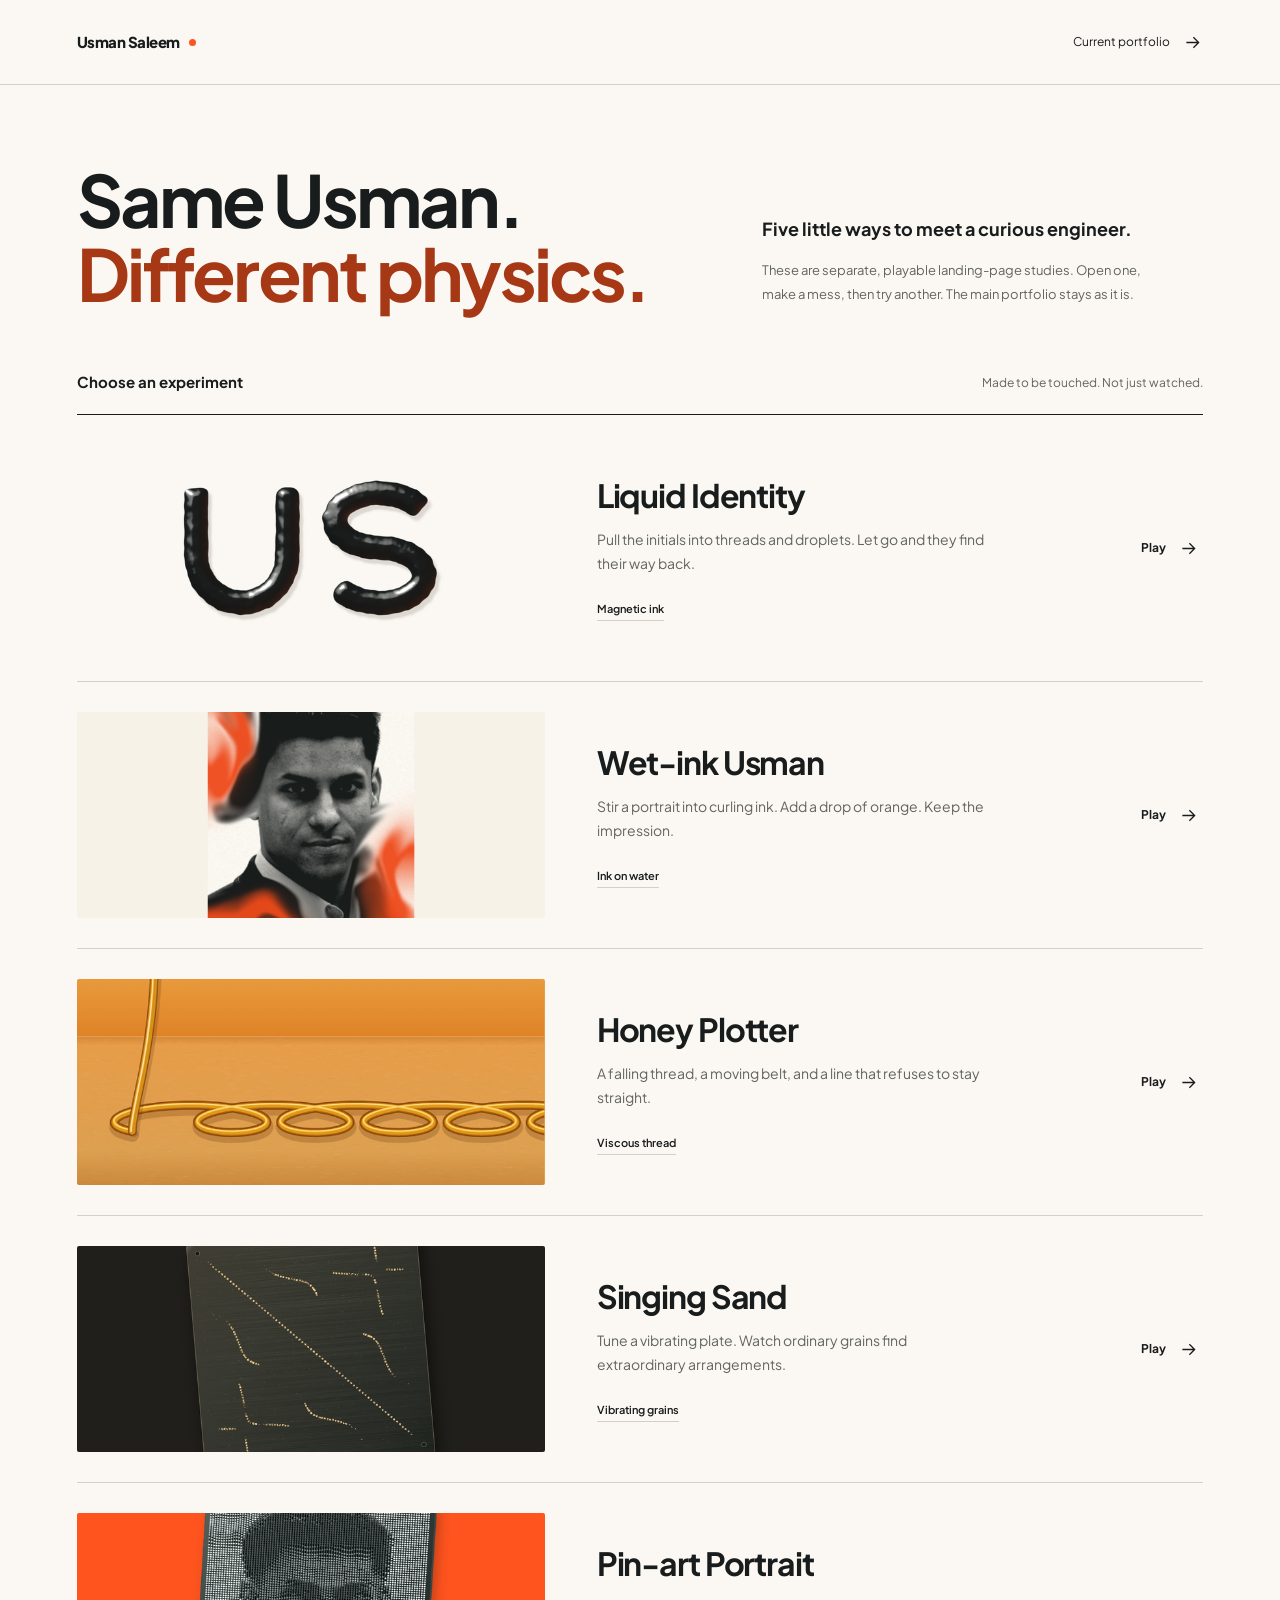
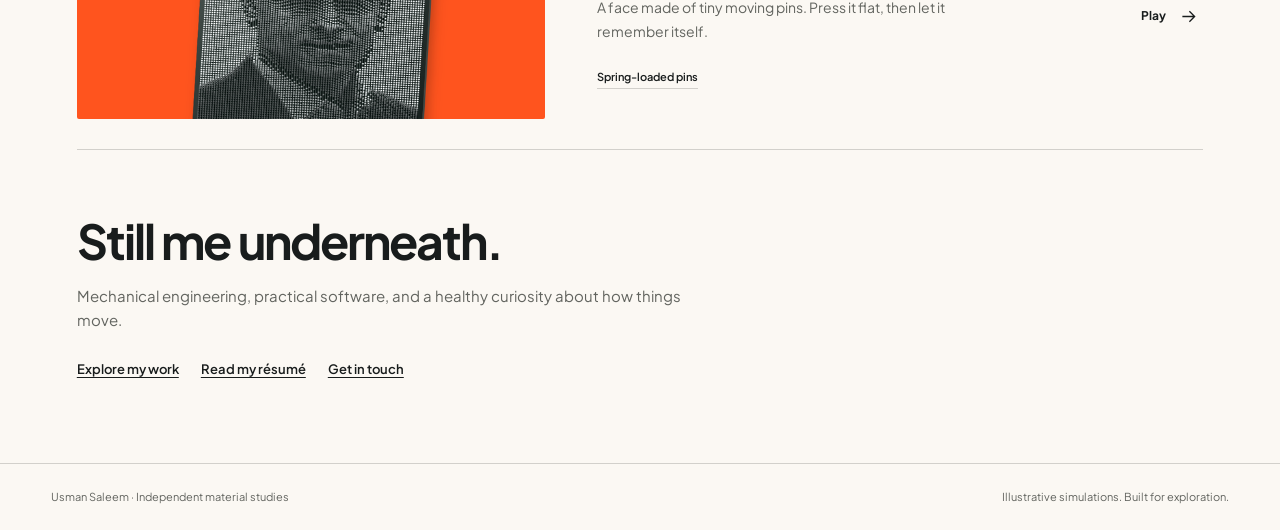
==== experiments/index.html @ c7316c6d "[verified] Add five playable material landing-page experiments" ====
<!doctype html>
<html lang="en">
<head>
  <meta charset="utf-8">
  <meta name="viewport" content="width=device-width,initial-scale=1">
  <meta name="robots" content="noindex,nofollow">
  <meta name="description" content="Five playable landing-page studies for Usman Saleem. Different materials, the same curious engineer.">
  <meta name="theme-color" content="#fbf8f3">
  <title>Five experiments · Usman Saleem</title>
  <link rel="icon" href="data:image/svg+xml,%3Csvg xmlns='http://www.w3.org/2000/svg' viewBox='0 0 32 32'%3E%3Crect width='32' height='32' rx='7' fill='%23ff541e'/%3E%3Cpath d='M9 9v9a5 5 0 0 0 10 0V9' fill='none' stroke='%23181c1c' stroke-width='3'/%3E%3C/svg%3E">
  <link rel="preload" href="shared/plus-jakarta-latin.woff2" as="font" type="font/woff2" crossorigin>
  <link rel="stylesheet" href="shared/base.css">
  <link rel="stylesheet" href="gallery.css">
</head>
<body>
  <header class="gallery-nav">
    <a class="review-brand" href="../">Usman Saleem<span class="review-brand-dot" aria-hidden="true"></span></a>
    <a href="../">Current portfolio <svg aria-hidden="true" viewBox="0 0 24 24" fill="none" stroke="currentColor"><path d="M5 12h14m-6-6 6 6-6 6"/></svg></a>
  </header>
  <main>
    <section class="gallery-intro">
      <h1>Same Usman.<br><span>Different physics.</span></h1>
      <div class="intro-note"><p>Five little ways to meet a curious engineer.</p><p>These are separate, playable landing-page studies. Open one, make a mess, then try another. The main portfolio stays as it is.</p></div>
    </section>
    <div class="collection-heading"><h2>Choose an experiment</h2><p>Made to be touched. Not just watched.</p></div>
    <div class="experiments-list">
      <a class="experiment-row" data-experiment-link="liquid-identity" href="liquid-identity/">
        <div class="experiment-preview preview-liquid" data-preview="liquid-identity"><img src="previews/liquid-identity.png" width="720" height="440" alt="Glossy black US initials made of liquid" fetchpriority="high"></div>
        <div class="experiment-description"><h3>Liquid Identity</h3><p>Pull the initials into threads and droplets. Let go and they find their way back.</p><span class="material">Magnetic ink</span></div><span class="open-link">Play<svg aria-hidden="true" viewBox="0 0 24 24" fill="none" stroke="currentColor"><path d="M5 12h14m-6-6 6 6-6 6"/></svg></span>
      </a>
      <a class="experiment-row" data-experiment-link="wet-ink" href="wet-ink/">
        <div class="experiment-preview preview-ink" data-preview="wet-ink"><img src="previews/wet-ink.png" width="720" height="440" alt="Your portrait stirred into an orange and black ink impression" loading="lazy"></div>
        <div class="experiment-description"><h3>Wet-ink Usman</h3><p>Stir a portrait into curling ink. Add a drop of orange. Keep the impression.</p><span class="material">Ink on water</span></div><span class="open-link">Play<svg aria-hidden="true" viewBox="0 0 24 24" fill="none" stroke="currentColor"><path d="M5 12h14m-6-6 6 6-6 6"/></svg></span>
      </a>
      <a class="experiment-row" data-experiment-link="honey-plotter" href="honey-plotter/">
        <div class="experiment-preview preview-honey" data-preview="honey-plotter"><img src="previews/honey-plotter.png" width="720" height="440" alt="A glossy honey thread looping along an amber conveyor" loading="lazy"></div>
        <div class="experiment-description"><h3>Honey Plotter</h3><p>A falling thread, a moving belt, and a line that refuses to stay straight.</p><span class="material">Viscous thread</span></div><span class="open-link">Play<svg aria-hidden="true" viewBox="0 0 24 24" fill="none" stroke="currentColor"><path d="M5 12h14m-6-6 6 6-6 6"/></svg></span>
      </a>
      <a class="experiment-row" data-experiment-link="singing-sand" href="singing-sand/">
        <div class="experiment-preview preview-sand" data-preview="singing-sand"><img src="previews/singing-sand.png" width="720" height="440" alt="Warm grains forming a pattern on a dark metal plate" loading="lazy"></div>
        <div class="experiment-description"><h3>Singing Sand</h3><p>Tune a vibrating plate. Watch ordinary grains find extraordinary arrangements.</p><span class="material">Vibrating grains</span></div><span class="open-link">Play<svg aria-hidden="true" viewBox="0 0 24 24" fill="none" stroke="currentColor"><path d="M5 12h14m-6-6 6 6-6 6"/></svg></span>
      </a>
      <a class="experiment-row" data-experiment-link="pin-art" href="pin-art/">
        <div class="experiment-preview preview-pins" data-preview="pin-art"><img src="previews/pin-art.png" width="720" height="440" alt="A metallic pin portrait against signal orange" loading="lazy"></div>
        <div class="experiment-description"><h3>Pin-art Portrait</h3><p>A face made of tiny moving pins. Press it flat, then let it remember itself.</p><span class="material">Spring-loaded pins</span></div><span class="open-link">Play<svg aria-hidden="true" viewBox="0 0 24 24" fill="none" stroke="currentColor"><path d="M5 12h14m-6-6 6 6-6 6"/></svg></span>
      </a>
    </div>
    <section class="gallery-close"><h2>Still me underneath.</h2><p>Mechanical engineering, practical software, and a healthy curiosity about how things move.</p><div class="portfolio-links"><a href="../#showcase">Explore my work</a><a href="../assets/Usman_Saleem_MEng_Resume.pdf">Read my résumé</a><a href="../#contact">Get in touch</a></div></section>
  </main>
  <footer class="site-footer"><span>Usman Saleem · Independent material studies</span><span>Illustrative simulations. Built for exploration.</span></footer>
</body>
</html>
---- experiments/shared/base.css ----
@font-face{font-family:'Plus Jakarta Sans';src:url('./plus-jakarta-latin.woff2') format('woff2');font-style:normal;font-weight:400 800;font-display:swap}
:root{--paper:#fbf8f3;--ink:#181c1c;--muted:#62645f;--orange:#ff541e;--line:rgba(25,29,27,.18);--font:'Plus Jakarta Sans',sans-serif;--bg:var(--paper);--fg:var(--ink);color-scheme:light}
*{box-sizing:border-box}
html{scroll-behavior:smooth;scrollbar-color:var(--muted) var(--bg)}
body{margin:0;background:var(--bg);color:var(--fg);font-family:var(--font);font-size:15px;line-height:1.6;-webkit-font-smoothing:antialiased}
::selection{background:var(--orange);color:#181c1c}
a{color:inherit;text-underline-offset:.24em;text-decoration-thickness:1px}
button,input,select,textarea{font:inherit;color:inherit;accent-color:var(--orange)}
button,select,input[type=range]{cursor:pointer}
button,a,select,input{touch-action:manipulation}
button{border:1px solid var(--line);border-radius:6px;background:transparent;min-height:44px;padding:.6rem .9rem}
button:hover:not(:disabled){border-color:currentColor;background:color-mix(in srgb,currentColor 6%,transparent)}
button:disabled{opacity:.5;cursor:not-allowed}
:focus-visible{outline:3px solid var(--orange);outline-offset:4px}
img,canvas,svg{max-width:100%}
canvas{display:block}
h1,h2,h3,p{margin-top:0}
h1,h2{line-height:1.07;letter-spacing:-.04em;text-wrap:balance}
h1{font-size:clamp(2.5rem,5.8vw,6rem);font-weight:700}
h2{font-size:clamp(1.75rem,3vw,3rem)}
p{max-width:68ch}
input[type=range]{min-height:44px;width:100%}
output{font-variant-numeric:tabular-nums}
.sr-only{position:absolute!important;width:1px!important;height:1px!important;padding:0!important;margin:-1px!important;overflow:hidden!important;clip:rect(0,0,0,0)!important;white-space:nowrap!important;border:0!important}
.review-nav{position:relative;z-index:20;display:flex;align-items:center;justify-content:space-between;gap:20px;padding:20px clamp(20px,4vw,72px);border-bottom:1px solid var(--line);min-height:88px;background:var(--bg);color:var(--fg)}
.review-brand{font-size:15px;font-weight:800;letter-spacing:-.035em;text-decoration:none;display:flex;align-items:center;gap:9px;flex-shrink:0;min-height:44px}
.review-brand-dot{height:7px;width:7px;background:var(--orange);border-radius:50%}
.review-choices{display:flex;align-items:center;gap:14px;min-width:0}
.review-index{font-size:12px;white-space:nowrap;min-height:44px;display:inline-flex;align-items:center}
.review-choices select{min-height:44px;border:1px solid var(--line);padding:8px 30px 8px 12px;background:var(--bg);border-radius:5px;max-width:188px;font-size:12px;font-weight:600}
.review-open{min-width:44px;min-height:44px;padding:8px 10px;font-size:12px;font-weight:600;flex-shrink:0}
.review-next{min-width:44px;min-height:44px;display:grid;place-items:center;border:1px solid var(--line);border-radius:50%}
.review-next:hover{background:color-mix(in srgb,currentColor 6%,transparent)}
.review-actions{display:flex;gap:7px;flex-shrink:0}
.review-control{font-size:11px;padding:8px 11px;font-weight:600}
.portfolio-links{display:flex;gap:22px;flex-wrap:wrap;align-items:center}
.portfolio-links a{font-size:13px;font-weight:600;min-height:44px;display:inline-flex;align-items:center}
.experiment-note{font-size:11px;line-height:1.6;color:var(--muted);max-width:70ch}
.stage-hint{font-size:12px;color:var(--muted)}
.site-footer{padding:24px clamp(20px,4vw,72px);border-top:1px solid var(--line);display:flex;justify-content:space-between;align-items:center;gap:20px;font-size:11px;color:var(--muted)}
.site-footer a{min-height:44px;display:inline-flex;align-items:center}
@media(max-width:1050px){.review-nav{gap:12px;padding:14px 24px;flex-wrap:wrap}.review-choices{margin-left:auto}.review-actions{margin-left:auto}.review-brand{font-size:14px}}
@media(max-width:640px){.review-nav{padding:12px 18px;gap:7px 10px;min-height:120px}.review-brand{width:auto;font-size:13px;flex:1}.review-choices{order:3;width:100%;justify-content:space-between;gap:8px}.review-choices select{flex:1;max-width:none;min-width:44px}.review-index{font-size:11px}.review-next{min-width:44px}.review-actions{gap:5px}.review-control{padding:7px 9px;font-size:10px;min-height:44px}.review-actions #play-experiment{display:none}.review-nav #motion-toggle{min-width:92px}.site-footer{align-items:flex-start;flex-direction:column;gap:4px}.portfolio-links{gap:18px}h1{font-size:clamp(2.35rem,10vw,3.5rem)}}
@media(max-width:360px){.review-choices{display:grid;grid-template-columns:minmax(44px,1fr) auto 44px}.review-index{grid-column:1/-1}.review-choices select{width:100%}}
@media(prefers-reduced-motion:reduce){html{scroll-behavior:auto}*,*::before,*::after{animation-duration:.001ms!important;animation-iteration-count:1!important;transition-duration:.001ms!important}}
---- experiments/gallery.css ----
.gallery-nav{display:flex;justify-content:space-between;align-items:center;padding:20px clamp(24px,6vw,96px);border-bottom:1px solid var(--line)}
.gallery-nav>a:last-child{display:inline-flex;gap:12px;align-items:center;font-size:12px;min-height:44px;text-decoration:none}.gallery-nav svg,.open-link svg{width:21px;height:21px;stroke-width:1.5}
main{max-width:1512px;margin:0 auto;padding:0 clamp(24px,6vw,96px)}
.gallery-intro{display:grid;grid-template-columns:1.35fr 1fr;gap:clamp(30px,7vw,100px);align-items:end;padding:clamp(48px,6vw,96px) 0 62px}
.gallery-intro h1{font-size:clamp(2.6rem,5.6vw,5.6rem);margin:0;line-height:1.04}.gallery-intro h1 span{color:#a63815}
.intro-note{padding-bottom:5px;max-width:390px}.intro-note p:first-child{font-weight:700;font-size:18px;margin-bottom:15px}.intro-note p:last-child{font-size:13px;color:var(--muted);line-height:1.8;margin:0}
.collection-heading{display:flex;justify-content:space-between;align-items:center;padding-bottom:22px;border-bottom:1px solid var(--ink);gap:20px}.collection-heading h2{font-size:15px;font-weight:700;letter-spacing:0;margin:0}.collection-heading p{font-size:12px;color:var(--muted);margin:0}
.experiment-row{display:grid;grid-template-columns:minmax(220px,.95fr) minmax(240px,1fr) 62px;gap:clamp(24px,4vw,60px);align-items:center;padding:30px 0;border-bottom:1px solid var(--line);text-decoration:none}
.experiment-preview{height:206px;position:relative;overflow:hidden;background:#ebe7de;display:flex;align-items:center;padding:25px 35px;border-radius:2px}.experiment-preview>span{font-size:clamp(25px,3vw,42px);font-weight:800;letter-spacing:-.04em;line-height:1.05}.experiment-preview>img{width:100%;height:100%;object-fit:cover;display:block;transition:transform .25s ease}.experiment-preview:has(img){padding:0}.experiment-row:hover .experiment-preview>img{transform:scale(1.025)}
.preview-liquid{background:#eae5dc;color:#181c1c}.preview-ink{background:#efede7;color:#373731}.preview-honey{background:#f5b546;color:#66370e}.preview-sand{background:#242622;color:#ecddba}.preview-pins{background:#ff541e;color:#171d1c}
.experiment-description h3{font-size:clamp(22px,2.5vw,34px);line-height:1.15;letter-spacing:-.035em;font-weight:700;margin:0 0 13px}.experiment-description p{color:var(--muted);font-size:14px;line-height:1.75;max-width:40ch;margin:0 0 19px}.material{font-size:11px;border-bottom:1px solid var(--line);padding-bottom:5px;font-weight:600}
.open-link{display:flex;align-items:center;gap:12px;font-size:12px;font-weight:700}.experiment-row:hover .open-link svg{transform:translateX(4px)}.open-link svg{transition:transform .2s ease}
.gallery-close{padding:65px 0 72px;max-width:720px}.gallery-close h2{font-size:clamp(30px,4vw,48px);margin-bottom:18px}.gallery-close>p{font-size:15px;color:var(--muted);max-width:56ch}
@media(max-width:820px){.gallery-intro{grid-template-columns:1fr;gap:26px;padding:48px 0}.intro-note{max-width:550px}.intro-note p:first-child{font-size:16px}.experiment-row{grid-template-columns:minmax(180px,.95fr) 1fr;gap:25px;position:relative}.experiment-preview{height:180px}.open-link{position:absolute;right:0;bottom:25px}.experiment-description{padding-bottom:24px}.experiment-description p{font-size:12px}.experiment-description h3{font-size:25px}.collection-heading p{font-size:11px}}
@media(max-width:540px){main{padding:0 20px}.gallery-nav{padding:13px 20px}.gallery-nav .review-brand{font-size:13px}.gallery-nav>a:last-child{font-size:10px}.gallery-intro{padding:36px 0}.gallery-intro h1{font-size:clamp(36px,9.6vw,52px)}.intro-note p:first-child{font-size:15px}.intro-note p:last-child{font-size:12px}.collection-heading{align-items:flex-start;flex-direction:column;gap:5px;padding-bottom:17px}.experiment-row{grid-template-columns:1fr;gap:18px;padding:24px 0}.experiment-preview{height:200px}.experiment-description{padding:0 65px 0 0}.experiment-description h3{font-size:27px;margin-bottom:10px}.experiment-description p{font-size:13px;max-width:30ch;margin-bottom:15px}.open-link{bottom:24px}.gallery-close{padding:44px 0}.gallery-close h2{font-size:32px}}
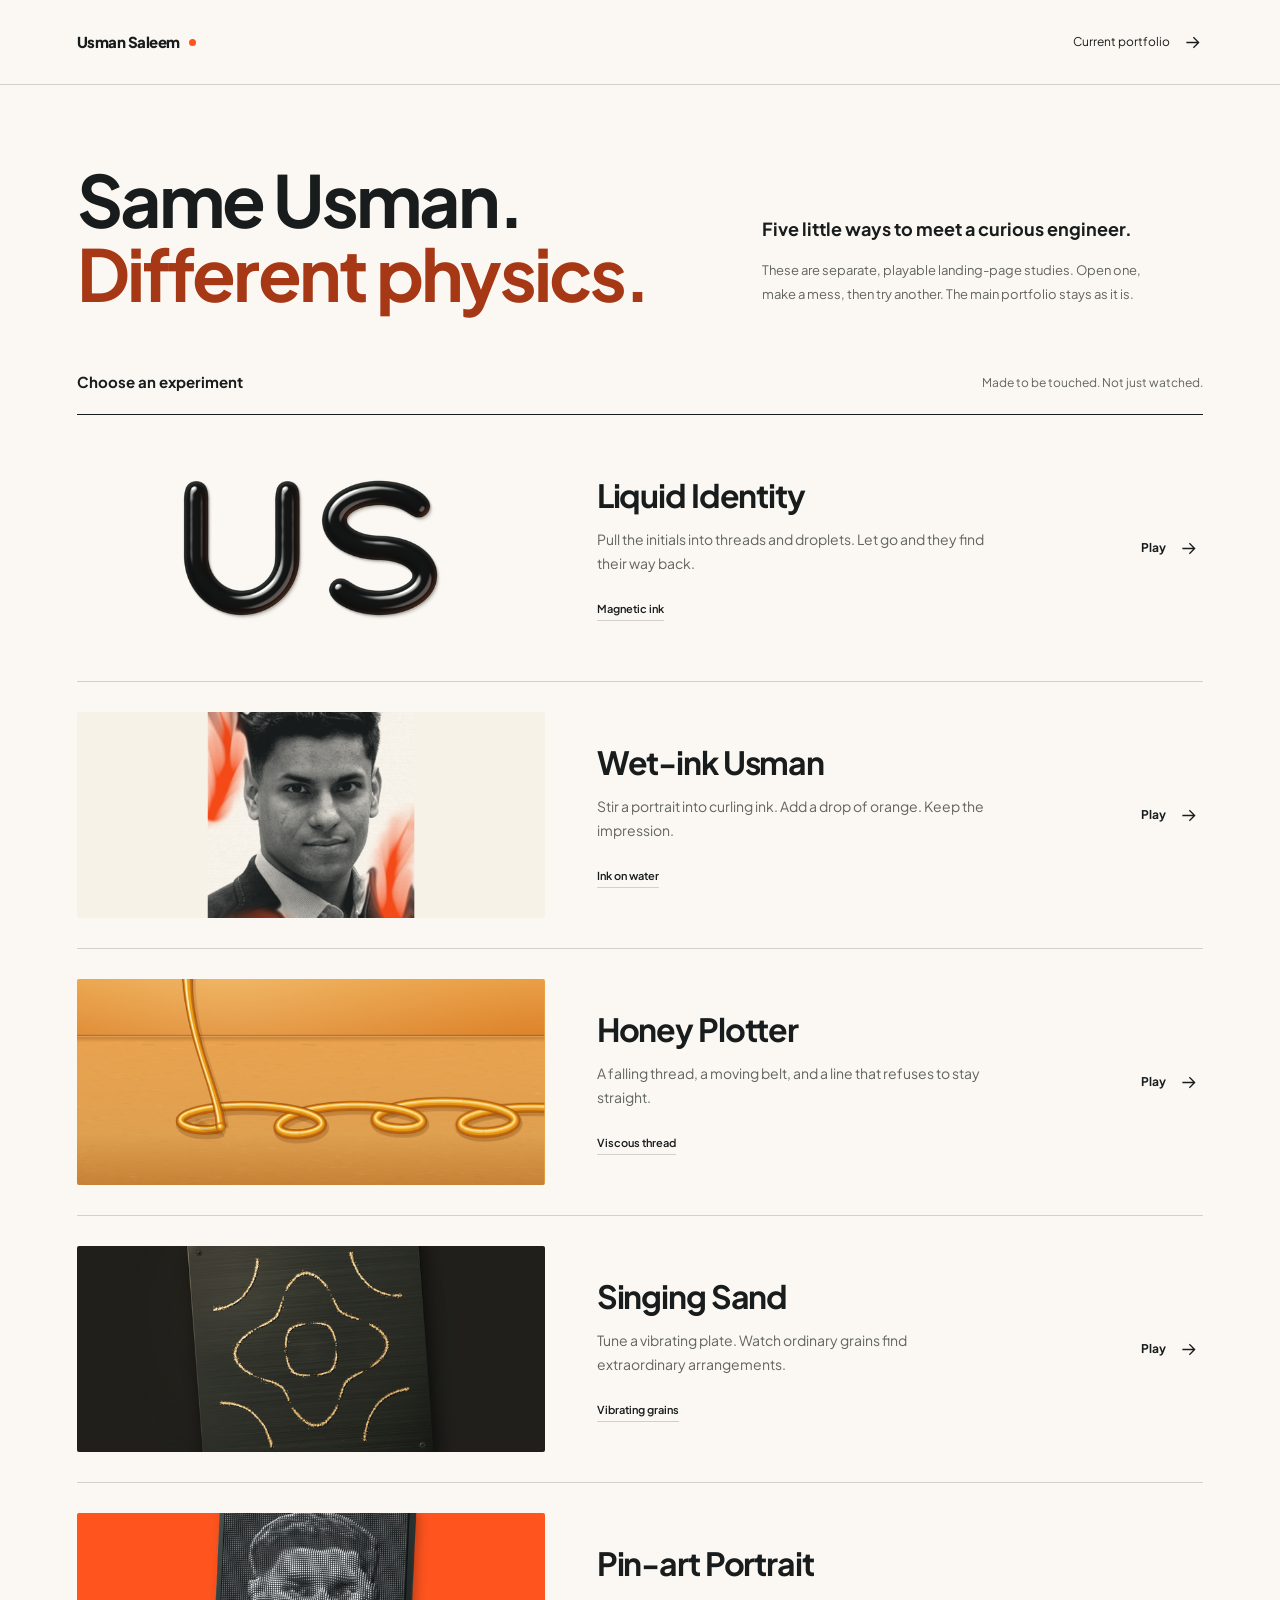
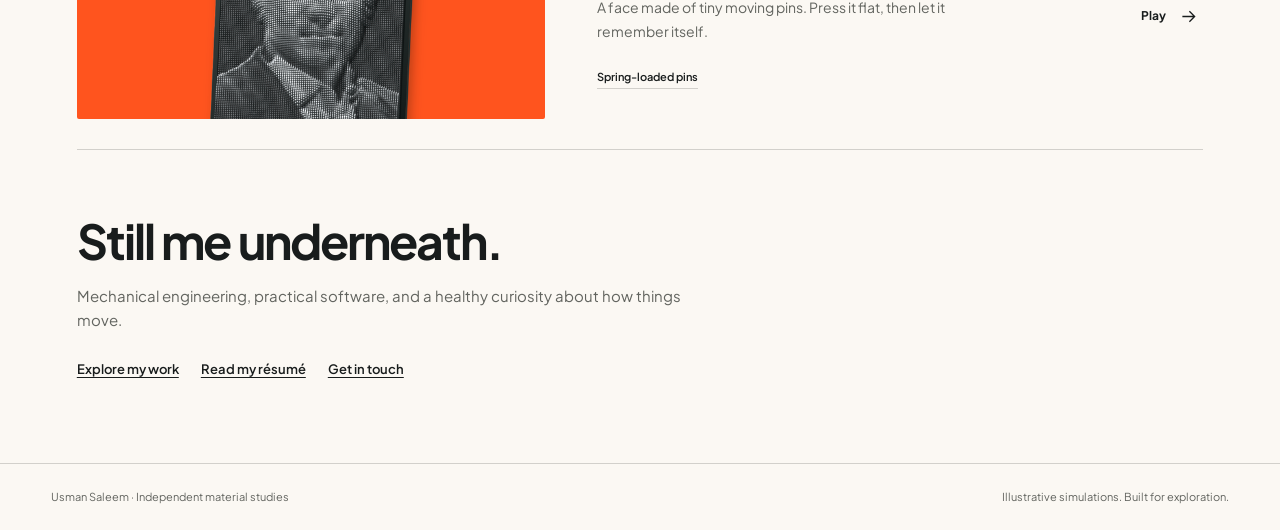
==== commit 2867ab4a: "[verified] Refine five material experiments with Neon designs" ====
--- a/experiments/index.html
+++ b/experiments/index.html
@@ -25,23 +25,23 @@
     <div class="collection-heading"><h2>Choose an experiment</h2><p>Made to be touched. Not just watched.</p></div>
     <div class="experiments-list">
       <a class="experiment-row" data-experiment-link="liquid-identity" href="liquid-identity/">
-        <div class="experiment-preview preview-liquid" data-preview="liquid-identity"><img src="previews/liquid-identity.png" width="720" height="440" alt="Glossy black US initials made of liquid" fetchpriority="high"></div>
+        <div class="experiment-preview preview-liquid" data-preview="liquid-identity"><img src="previews/liquid-identity.png?v=material-2" width="720" height="440" alt="Glossy black US initials made of liquid" fetchpriority="high"></div>
         <div class="experiment-description"><h3>Liquid Identity</h3><p>Pull the initials into threads and droplets. Let go and they find their way back.</p><span class="material">Magnetic ink</span></div><span class="open-link">Play<svg aria-hidden="true" viewBox="0 0 24 24" fill="none" stroke="currentColor"><path d="M5 12h14m-6-6 6 6-6 6"/></svg></span>
       </a>
       <a class="experiment-row" data-experiment-link="wet-ink" href="wet-ink/">
-        <div class="experiment-preview preview-ink" data-preview="wet-ink"><img src="previews/wet-ink.png" width="720" height="440" alt="Your portrait stirred into an orange and black ink impression" loading="lazy"></div>
+        <div class="experiment-preview preview-ink" data-preview="wet-ink"><img src="previews/wet-ink.png?v=material-2" width="720" height="440" alt="Your portrait stirred into an orange and black ink impression" loading="lazy"></div>
         <div class="experiment-description"><h3>Wet-ink Usman</h3><p>Stir a portrait into curling ink. Add a drop of orange. Keep the impression.</p><span class="material">Ink on water</span></div><span class="open-link">Play<svg aria-hidden="true" viewBox="0 0 24 24" fill="none" stroke="currentColor"><path d="M5 12h14m-6-6 6 6-6 6"/></svg></span>
       </a>
       <a class="experiment-row" data-experiment-link="honey-plotter" href="honey-plotter/">
-        <div class="experiment-preview preview-honey" data-preview="honey-plotter"><img src="previews/honey-plotter.png" width="720" height="440" alt="A glossy honey thread looping along an amber conveyor" loading="lazy"></div>
+        <div class="experiment-preview preview-honey" data-preview="honey-plotter"><img src="previews/honey-plotter.png?v=material-2" width="720" height="440" alt="A glossy honey thread looping along an amber conveyor" loading="lazy"></div>
         <div class="experiment-description"><h3>Honey Plotter</h3><p>A falling thread, a moving belt, and a line that refuses to stay straight.</p><span class="material">Viscous thread</span></div><span class="open-link">Play<svg aria-hidden="true" viewBox="0 0 24 24" fill="none" stroke="currentColor"><path d="M5 12h14m-6-6 6 6-6 6"/></svg></span>
       </a>
       <a class="experiment-row" data-experiment-link="singing-sand" href="singing-sand/">
-        <div class="experiment-preview preview-sand" data-preview="singing-sand"><img src="previews/singing-sand.png" width="720" height="440" alt="Warm grains forming a pattern on a dark metal plate" loading="lazy"></div>
+        <div class="experiment-preview preview-sand" data-preview="singing-sand"><img src="previews/singing-sand.png?v=material-2" width="720" height="440" alt="Warm grains forming a pattern on a dark metal plate" loading="lazy"></div>
         <div class="experiment-description"><h3>Singing Sand</h3><p>Tune a vibrating plate. Watch ordinary grains find extraordinary arrangements.</p><span class="material">Vibrating grains</span></div><span class="open-link">Play<svg aria-hidden="true" viewBox="0 0 24 24" fill="none" stroke="currentColor"><path d="M5 12h14m-6-6 6 6-6 6"/></svg></span>
       </a>
       <a class="experiment-row" data-experiment-link="pin-art" href="pin-art/">
-        <div class="experiment-preview preview-pins" data-preview="pin-art"><img src="previews/pin-art.png" width="720" height="440" alt="A metallic pin portrait against signal orange" loading="lazy"></div>
+        <div class="experiment-preview preview-pins" data-preview="pin-art"><img src="previews/pin-art.png?v=material-2" width="720" height="440" alt="A metallic pin portrait against signal orange" loading="lazy"></div>
         <div class="experiment-description"><h3>Pin-art Portrait</h3><p>A face made of tiny moving pins. Press it flat, then let it remember itself.</p><span class="material">Spring-loaded pins</span></div><span class="open-link">Play<svg aria-hidden="true" viewBox="0 0 24 24" fill="none" stroke="currentColor"><path d="M5 12h14m-6-6 6 6-6 6"/></svg></span>
       </a>
     </div>
